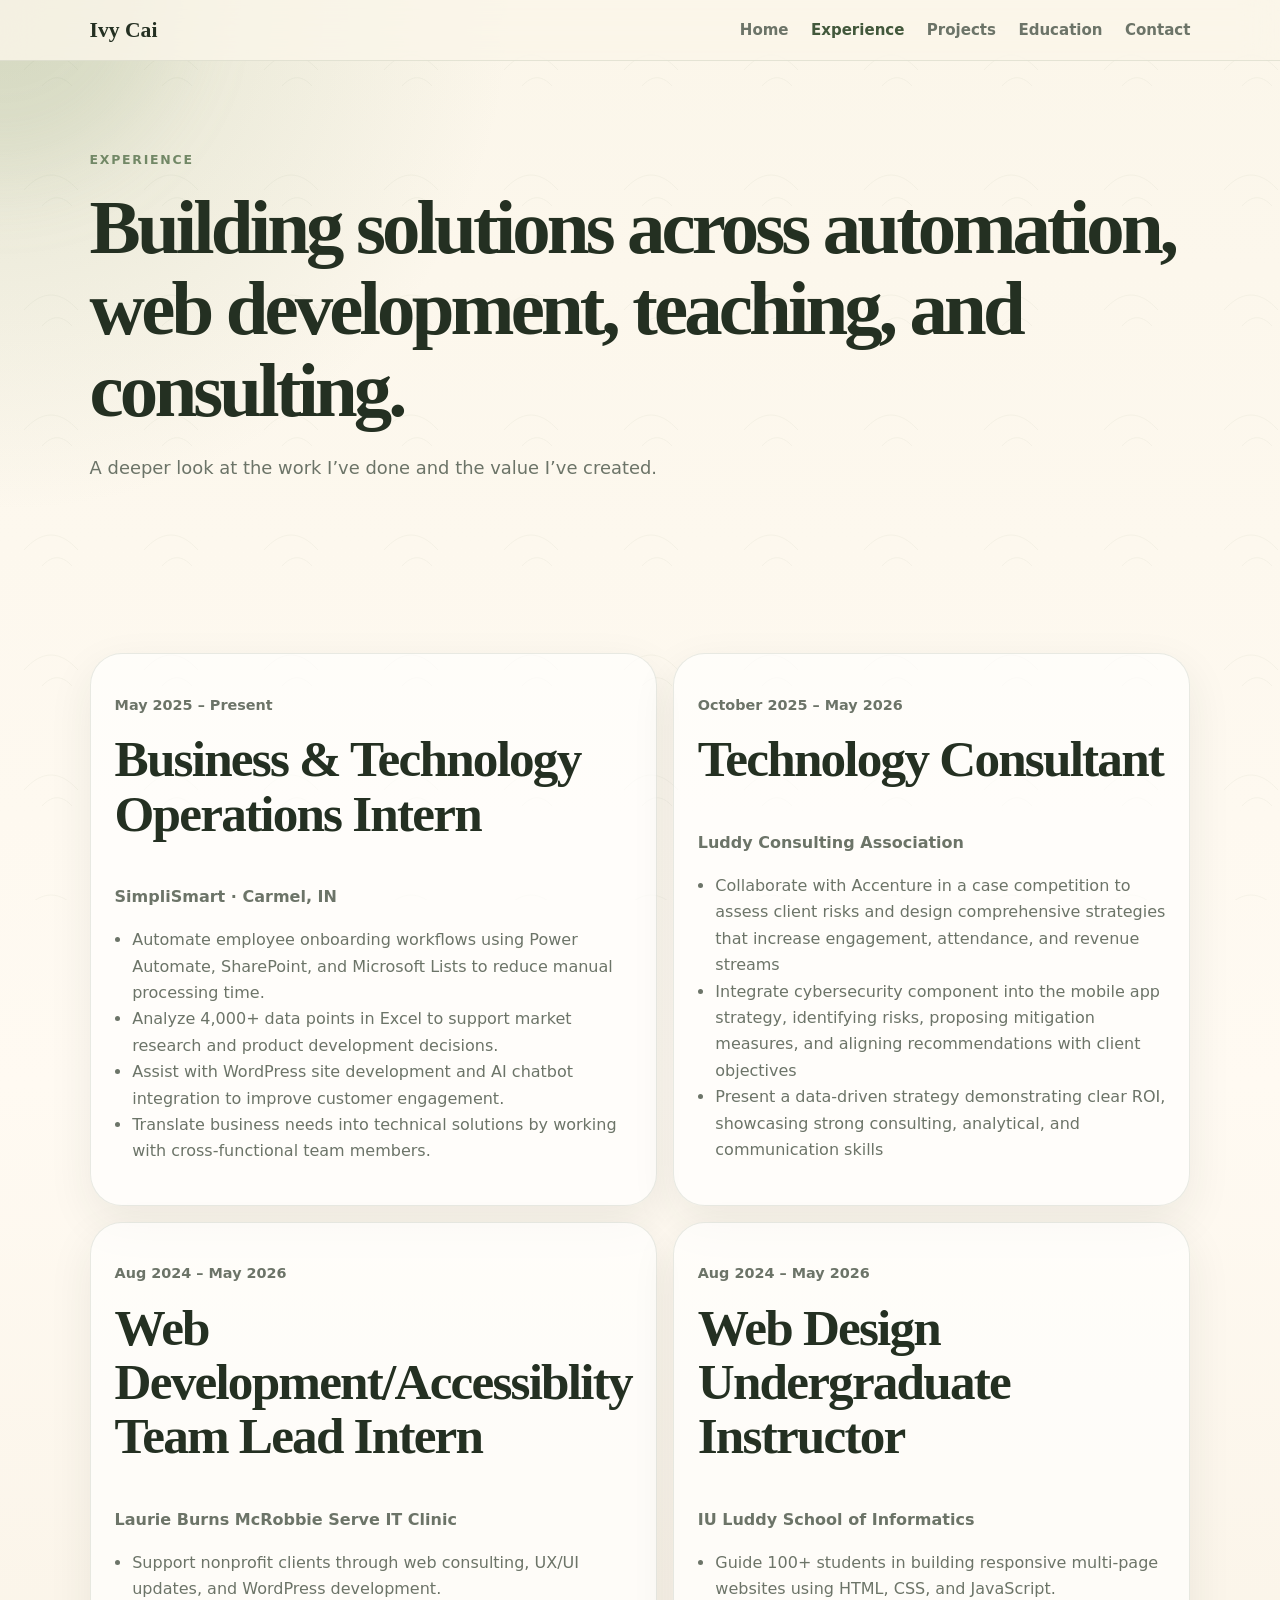
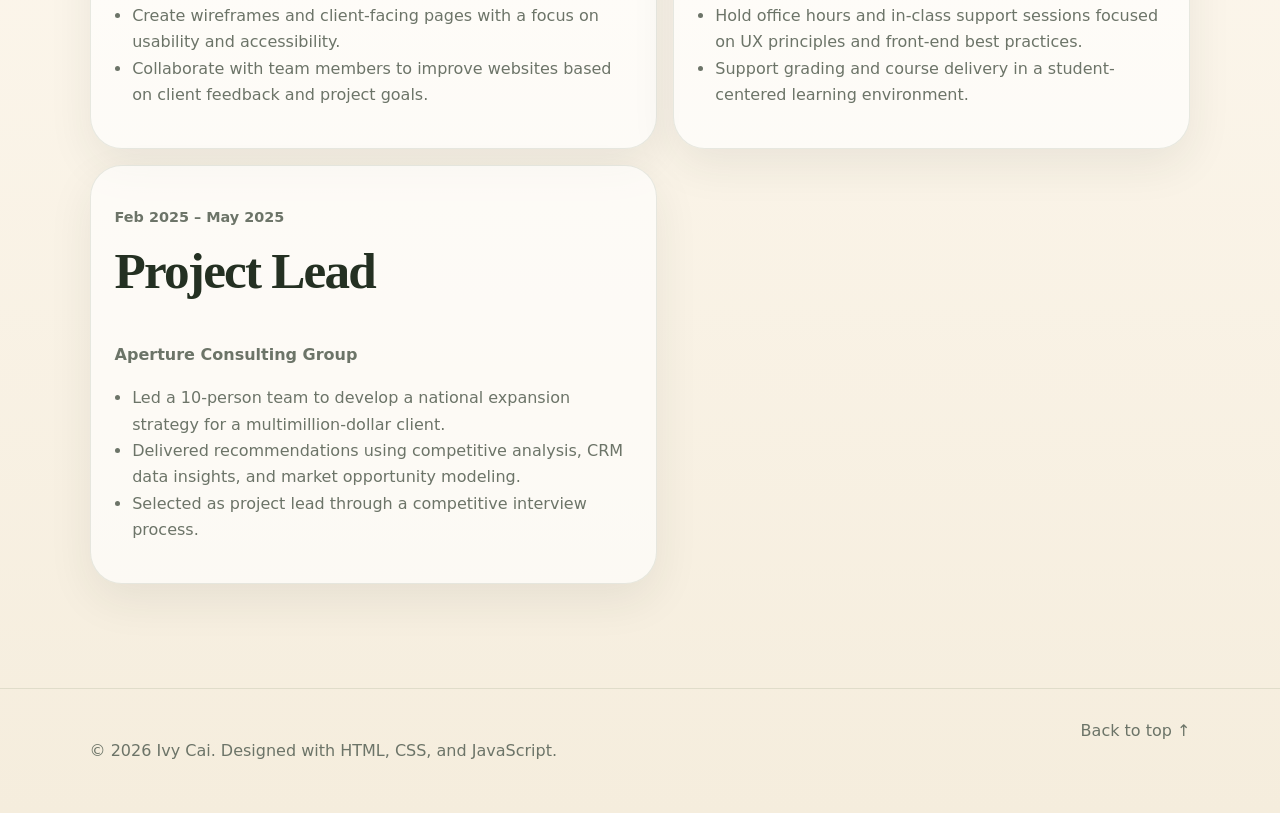
==== experience.html @ e13638d8 "Add files via upload" ====
<!DOCTYPE html>
<html lang="en">

<head>
    <meta charset="UTF-8" />
    <meta name="viewport" content="width=device-width, initial-scale=1.0" />
    <title>Ivy Cai | Experience</title>
    <link rel="stylesheet" href="style.css" />
</head>

<body>
    <div class="cursor-glow"></div>
    <header class="site-header"><a class="logo" href="index.html">Ivy Cai</a><button class="nav-toggle"
            aria-label="Toggle navigation">☰</button>
        <nav class="nav-links"><a class="" href="index.html">Home</a><a class="active"
                href="experience.html">Experience</a><a class="" href="projects.html">Projects</a><a
                href="index.html#education">Education</a><a href="index.html#contact">Contact</a></nav>
    </header>
    <main id="top">
        <section class="page-hero">
            <p class="eyebrow reveal">Experience</p>
            <h1 class="reveal">Building solutions across automation, web development, teaching, and consulting.</h1>
            <p class="hero-text reveal">A deeper look at the work I’ve done and the value I’ve created.</p>
        </section>
        <section class="section-padding detail-grid">
            <article class="card detail-card reveal">
                <p class="date">May 2025 – Present</p>
                <h2>Business & Technology Operations Intern</h2>
                <p class="company">SimpliSmart · Carmel, IN</p>
                <ul>
                    <li>Automate employee onboarding workflows using Power Automate, SharePoint, and Microsoft Lists to
                        reduce manual processing time.</li>
                    <li>Analyze 4,000+ data points in Excel to support market research and product development
                        decisions.</li>
                    <li>Assist with WordPress site development and AI chatbot integration to improve customer
                        engagement.</li>
                    <li>Translate business needs into technical solutions by working with cross-functional team members.
                    </li>
                </ul>
            </article>
            <article class="card detail-card reveal">
                <p class="date">October 2025 – May 2026</p>
                <h2>Technology Consultant</h2>
                <p class="company">Luddy Consulting Association</p>
                <ul>
                    <li>Collaborate with Accenture in a case competition to assess client risks and design comprehensive
                        strategies that increase
                        engagement, attendance, and revenue streams
                    </li>
                    <li>Integrate cybersecurity component into the mobile app strategy, identifying risks, proposing
                        mitigation measures, and
                        aligning recommendations with client objectives</li>
                    <li>Present a data-driven strategy demonstrating clear ROI, showcasing strong consulting,
                        analytical, and communication skills

                    </li>
                </ul>
            </article>
            <article class="card detail-card reveal">
                <p class="date">Aug 2024 – May 2026</p>
                <h2>Web Development/Accessiblity Team Lead Intern</h2>
                <p class="company">Laurie Burns McRobbie Serve IT Clinic</p>
                <ul>
                    <li>Support nonprofit clients through web consulting, UX/UI updates, and WordPress development.</li>
                    <li>Create wireframes and client-facing pages with a focus on usability and accessibility.</li>
                    <li>Collaborate with team members to improve websites based on client feedback and project goals.
                    </li>
                </ul>
            </article>
            <article class="card detail-card reveal">
                <p class="date">Aug 2024 – May 2026</p>
                <h2>Web Design Undergraduate Instructor</h2>
                <p class="company">IU Luddy School of Informatics</p>
                <ul>
                    <li>Guide 100+ students in building responsive multi-page websites using HTML, CSS, and JavaScript.
                    </li>
                    <li>Hold office hours and in-class support sessions focused on UX principles and front-end best
                        practices.</li>
                    <li>Support grading and course delivery in a student-centered learning environment.</li>
                </ul>
            </article>
            <article class="card detail-card reveal">
                <p class="date">Feb 2025 – May 2025</p>
                <h2>Project Lead</h2>
                <p class="company">Aperture Consulting Group</p>
                <ul>
                    <li>Led a 10-person team to develop a national expansion strategy for a multimillion-dollar client.
                    </li>
                    <li>Delivered recommendations using competitive analysis, CRM data insights, and market opportunity
                        modeling.</li>
                    <li>Selected as project lead through a competitive interview process.</li>
                </ul>
            </article>
        </section>
    </main>
    <footer>
        <p>© <span id="year"></span> Ivy Cai. Designed with HTML, CSS, and JavaScript.</p><a href="#top">Back to top
            ↑</a>
    </footer>
    <script src="script.js"></script>
</body>

</html>
---- style.css ----
:root {
    --cream: #fbf6ea;
    --sage: #728866;
    --moss: #42583b;
    --olive: #9cad83;
    --ink: #243022;
    --muted: #6c7468;
    --petal: #ead9c4;
    --white: #fffdf8;
    --shadow: 0 24px 70px rgba(36, 48, 34, .14)
}

* {
    box-sizing: border-box
}

html {
    scroll-behavior: smooth
}

body {
    margin: 0;
    font-family: Inter, system-ui, -apple-system, Segoe UI, sans-serif;
    color: var(--ink);
    background: radial-gradient(circle at top left, rgba(156, 173, 131, .28), transparent 32rem), linear-gradient(180deg, var(--cream), #fffaf2 45%, #f5eddd);
    overflow-x: hidden
}

body::before {
    content: "";
    position: fixed;
    inset: 0;
    pointer-events: none;
    opacity: .25;
    background-image: url("data:image/svg+xml,%3Csvg width='120' height='120' viewBox='0 0 120 120' xmlns='http://www.w3.org/2000/svg'%3E%3Cg fill='none' stroke='%23728866' stroke-opacity='.23' stroke-width='1'%3E%3Cpath d='M24 70c18-20 36-20 54 0M42 86c10-11 20-11 30 0'/%3E%3C/g%3E%3C/svg%3E")
}

img {
    max-width: 100%;
    display: block
}

a {
    color: inherit;
    text-decoration: none
}

.site-header {
    position: sticky;
    top: 0;
    z-index: 20;
    display: flex;
    align-items: center;
    justify-content: space-between;
    padding: 1.1rem 7vw;
    background: rgba(251, 246, 234, .82);
    backdrop-filter: blur(18px);
    border-bottom: 1px solid rgba(66, 88, 59, .12)
}

.logo {
    font-family: Georgia, serif;
    font-size: 1.35rem;
    font-weight: 800
}

.nav-links {
    display: flex;
    gap: 1.4rem;
    align-items: center
}

.nav-links a {
    font-size: .94rem;
    color: var(--muted);
    font-weight: 700
}

.nav-links a:hover,
.nav-links a.active {
    color: var(--moss)
}

.nav-toggle {
    display: none;
    border: 0;
    background: transparent;
    font-size: 1.7rem
}

.section-padding {
    padding: 6.5rem 7vw
}

.hero {
    min-height: 86vh;
    display: grid;
    grid-template-columns: 1.08fr .92fr;
    gap: 4rem;
    align-items: center
}

.eyebrow {
    margin: 0 0 1rem;
    color: var(--sage);
    font-size: .78rem;
    font-weight: 800;
    letter-spacing: .14em;
    text-transform: uppercase
}

h1,
h2,
h3 {
    margin-top: 0;
    line-height: 1.06
}

h1,
h2 {
    font-family: Georgia, serif
}

h1 {
    font-size: clamp(2.7rem, 6vw, 5.4rem);
    letter-spacing: -.05em;
    margin-bottom: 1.3rem
}

h2 {
    font-size: clamp(2rem, 4vw, 3.4rem);
    letter-spacing: -.035em
}

p {
    line-height: 1.75
}

.hero-text {
    max-width: 42rem;
    color: var(--muted);
    font-size: 1.12rem
}

.hero-actions {
    display: flex;
    flex-wrap: wrap;
    gap: 1rem;
    margin: 2rem 0
}

.btn {
    padding: .9rem 1.2rem;
    border-radius: 999px;
    font-weight: 800;
    border: 1px solid rgba(66, 88, 59, .18);
    transition: transform .2s ease, box-shadow .2s ease
}

.btn:hover {
    transform: translateY(-3px);
    box-shadow: var(--shadow)
}

.primary {
    background: var(--moss);
    color: var(--white)
}

.secondary {
    background: rgba(255, 255, 255, .65)
}

.hero-photo-wrap {
    position: relative;
    justify-self: center
}

.hero-photo {
    width: min(28rem, 82vw);
    aspect-ratio: 4/5;
    object-fit: cover;
    object-position: center 42%;
    border-radius: 2.2rem;
    box-shadow: var(--shadow);
    border: .7rem solid rgba(255, 255, 255, .7)
}

.photo-badge {
    position: absolute;
    right: -1rem;
    bottom: 2rem;
    background: var(--white);
    color: var(--moss);
    padding: .8rem 1rem;
    border-radius: 999px;
    font-weight: 800;
    box-shadow: var(--shadow)
}

.two-column {
    display: grid;
    grid-template-columns: .35fr 1fr;
    gap: 3rem;
    border-top: 1px solid rgba(66, 88, 59, .12)
}

.section-label {
    color: var(--sage);
    font-weight: 800;
    text-transform: uppercase;
    letter-spacing: .12em
}

.section-content {
    max-width: 58rem
}

.tag-grid {
    display: flex;
    flex-wrap: wrap;
    gap: .7rem;
    margin-top: 1.7rem
}

.tag-grid span,
.pill {
    background: rgba(114, 136, 102, .12);
    border: 1px solid rgba(66, 88, 59, .12);
    color: var(--moss);
    padding: .55rem .8rem;
    border-radius: 999px;
    font-size: .88rem;
    font-weight: 700
}

.education-section {
    display: grid;
    grid-template-columns: 1fr .8fr;
    gap: 3rem;
    align-items: center;
    background: rgba(255, 255, 255, .36)
}

.card,
.education-card,
.experience-card,
.project-card,
.contact-section {
    background: rgba(255, 255, 255, .64);
    border: 1px solid rgba(66, 88, 59, .12);
    border-radius: 2rem;
    box-shadow: 0 16px 45px rgba(36, 48, 34, .08)
}

.education-card {
    padding: 2rem
}

.education-image img {
    border-radius: 2rem;
    aspect-ratio: 4/5;
    object-fit: cover;
    object-position: center 30%;
    box-shadow: var(--shadow)
}

.timeline {
    display: grid;
    gap: 1.4rem
}

.timeline article {
    padding-left: 1.2rem;
    border-left: 3px solid var(--olive)
}

.date {
    color: var(--sage);
    font-weight: 800;
    font-size: .9rem
}

.section-heading {
    max-width: 48rem;
    margin-bottom: 2rem
}

.cards-grid {
    display: grid;
    grid-template-columns: repeat(3, 1fr);
    gap: 1rem
}

.experience-card {
    padding: 1.5rem
}

.company {
    color: var(--muted);
    font-weight: 700
}

ul {
    padding-left: 1.1rem;
    color: var(--muted);
    line-height: 1.65
}

.project-list {
    display: grid;
    gap: 1rem
}

.project-card {
    display: flex;
    justify-content: space-between;
    gap: 1.5rem;
    align-items: center;
    padding: 1.4rem
}

.project-card p {
    margin-bottom: 0;
    color: var(--muted)
}

.contact-section {
    text-align: center;
    max-width: 64rem;
    margin: 0 auto;
    padding: 3rem
}

.contact-links {
    display: flex;
    justify-content: center;
    flex-wrap: wrap;
    gap: .8rem;
    margin-top: 1.5rem
}

.contact-links a {
    padding: .75rem 1rem;
    border-radius: 999px;
    background: var(--moss);
    color: var(--white);
    font-weight: 800
}

.page-hero {
    padding: 5.5rem 7vw 3rem
}

.detail-grid {
    display: grid;
    grid-template-columns: repeat(2, 1fr);
    gap: 1rem
}

.detail-card {
    padding: 1.5rem
}

.detail-card p {
    color: var(--muted)
}

.project-detail {
    padding: 1.5rem;
    display: grid;
    grid-template-columns: 1fr auto;
    gap: 1rem;
    align-items: start
}

.project-detail p {
    color: var(--muted)
}

footer {
    padding: 2rem 7vw;
    display: flex;
    justify-content: space-between;
    gap: 1rem;
    color: var(--muted);
    border-top: 1px solid rgba(66, 88, 59, .12)
}

.cursor-glow {
    position: fixed;
    width: 22rem;
    height: 22rem;
    border-radius: 50%;
    background: rgba(156, 173, 131, .17);
    filter: blur(40px);
    pointer-events: none;
    z-index: -1;
    transform: translate(-50%, -50%)
}

.reveal {
    opacity: 0;
    transform: translateY(18px);
    transition: opacity .7s ease, transform .7s ease
}

.reveal.visible {
    opacity: 1;
    transform: translateY(0)
}

@media(max-width:900px) {

    .hero,
    .education-section,
    .two-column,
    .cards-grid,
    .detail-grid {
        grid-template-columns: 1fr
    }

    .hero {
        padding-top: 4rem
    }

    .hero-photo-wrap {
        justify-self: start
    }

    .nav-toggle {
        display: block
    }

    .nav-links {
        position: absolute;
        top: 100%;
        left: 0;
        right: 0;
        padding: 1rem 7vw;
        flex-direction: column;
        align-items: flex-start;
        background: rgba(251, 246, 234, .95);
        border-bottom: 1px solid rgba(66, 88, 59, .12);
        display: none
    }

    .nav-links.open {
        display: flex
    }

    .project-card,
    .project-detail,
    footer {
        grid-template-columns: 1fr;
        flex-direction: column;
        align-items: flex-start
    }
}

@media(max-width:560px) {
    .section-padding {
        padding: 4.5rem 5vw
    }

    .site-header {
        padding: 1rem 5vw
    }

    h1 {
        font-size: 2.55rem
    }

    .photo-badge {
        right: .5rem
    }
}

.project-card {
    display: grid;
    grid-template-columns: 380px 1fr;
    gap: 2rem;
    background: white;
    border-radius: 24px;
    overflow: hidden;
    box-shadow: 0 15px 40px rgba(0, 0, 0, .08);
    margin-bottom: 3rem;
}

.project-image img {
    width: 100%;
    height: 100%;
    object-fit: cover;
    display: block;
}

.project-content {
    padding: 2rem;
}

.project-content h2 {
    margin-bottom: 1rem;
}

.project-content p {
    line-height: 1.7;
    color: #666;
}

.project-tags {
    margin-top: 1.5rem;
    display: flex;
    gap: .75rem;
    flex-wrap: wrap;
}

.project-tags span {
    background: #f3f3f3;
    padding: .5rem 1rem;
    border-radius: 999px;
    font-size: .85rem;
}

.project-links {
    margin-top: 1.5rem;
    display: flex;
    gap: 12px;
    flex-wrap: wrap;
}

.project-btn {
    display: inline-flex;
    align-items: center;
    justify-content: center;
    padding: 12px 20px;
    border-radius: 999px;
    text-decoration: none;
    font-weight: 600;
    transition: all .3s ease;
    background: #2f4232;
    color: white;
}

.project-btn:hover {
    transform: translateY(-2px);
    background: #445d48;
}

.project-btn:nth-child(2) {
    background: #8a7f6b;
}

.project-btn:nth-child(2):hover {
    background: #9d917d;
}

.project-btn:nth-child(3) {
    background: #d9d3c7;
    color: #2f4232;
}

.project-btn:nth-child(3):hover {
    background: #cfc7b7;
}
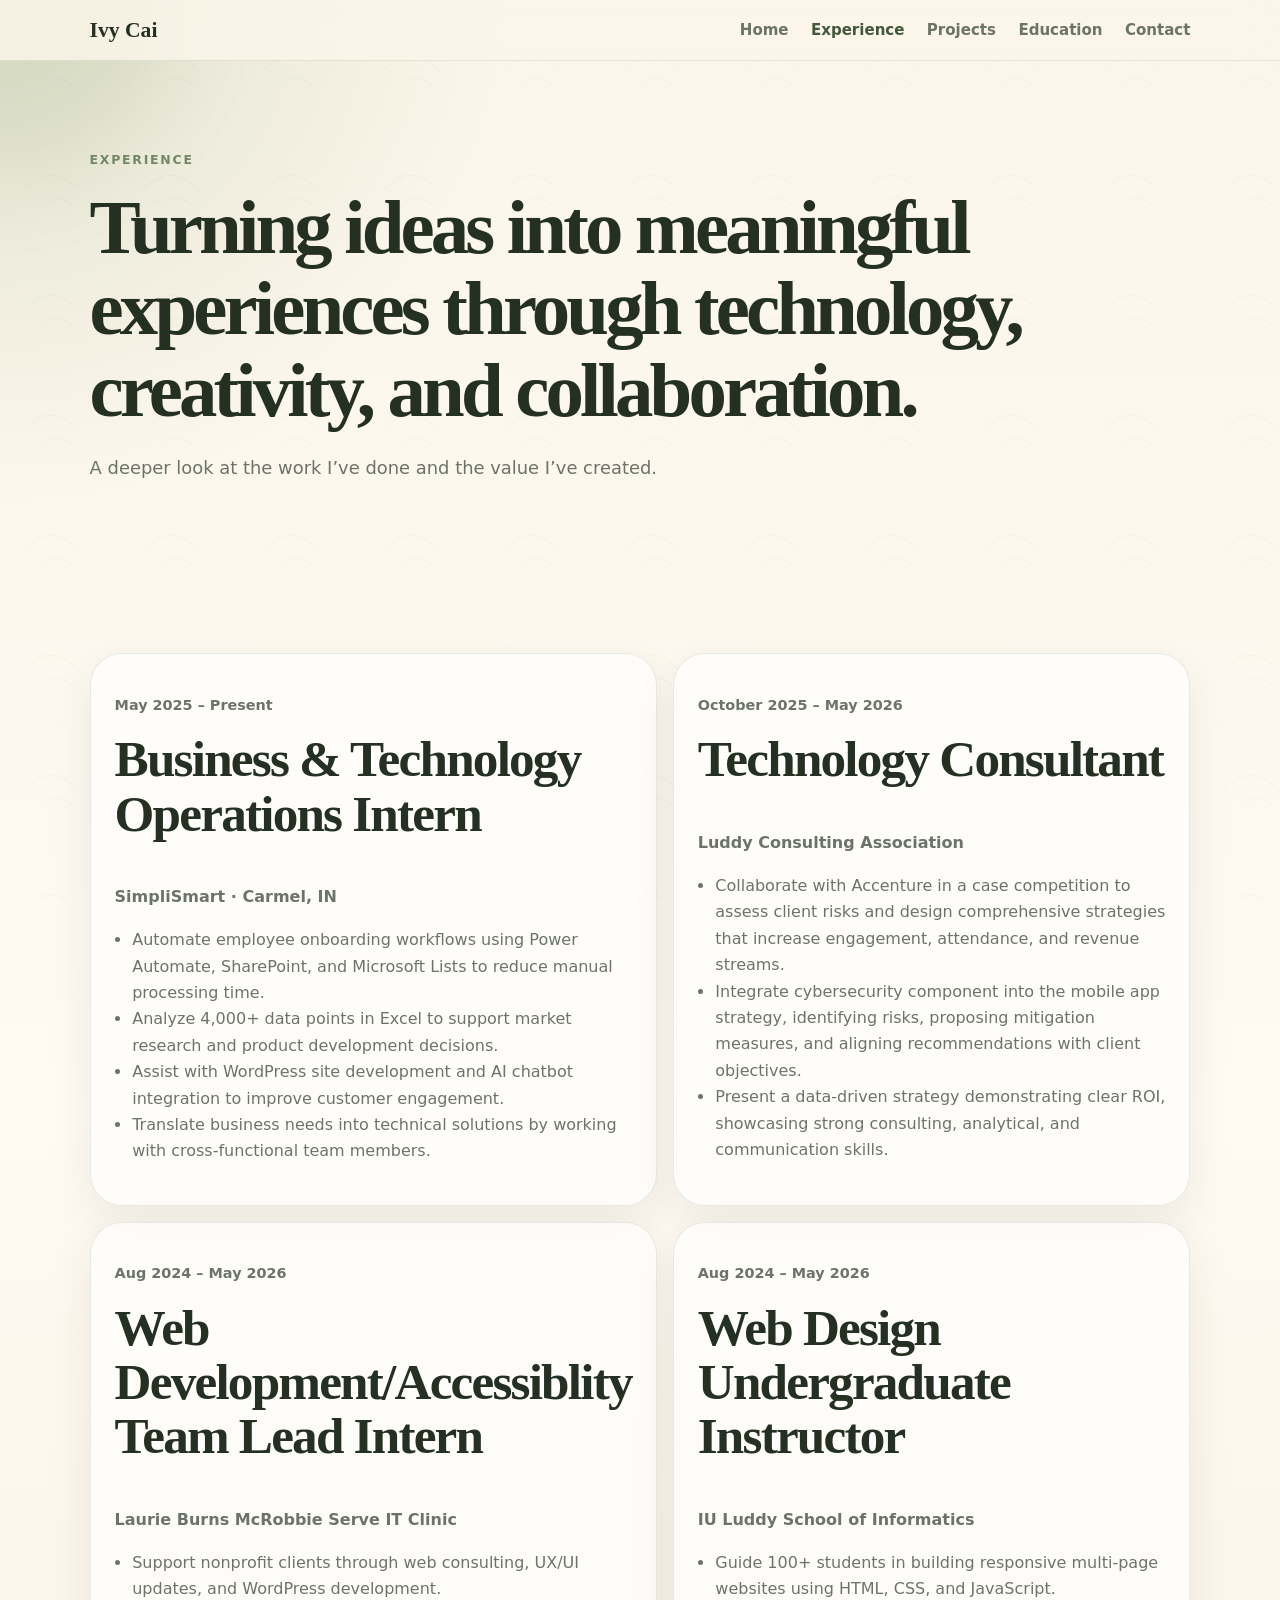
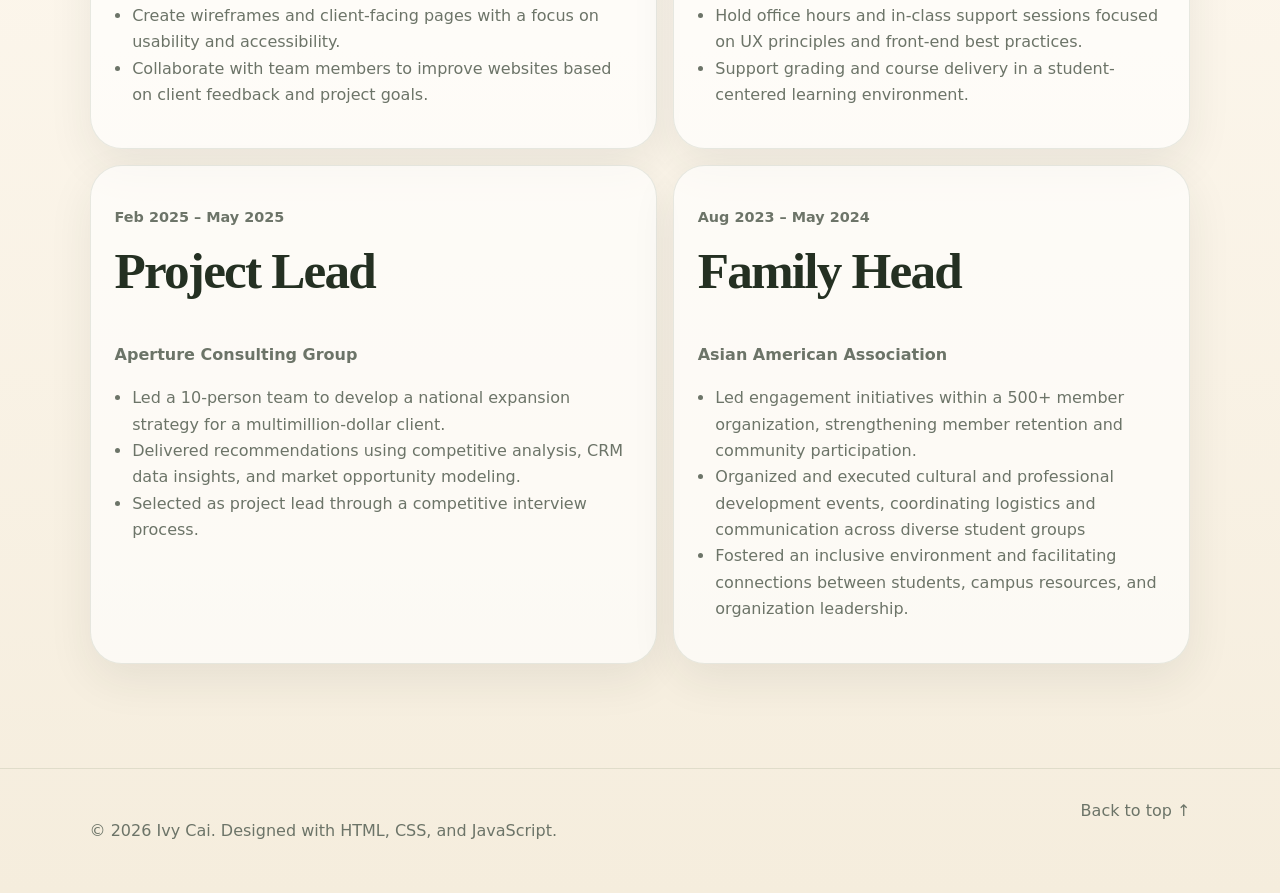
==== commit b90e0e3e: "Add files via upload" ====
--- a/experience.html
+++ b/experience.html
@@ -19,7 +19,10 @@
     <main id="top">
         <section class="page-hero">
             <p class="eyebrow reveal">Experience</p>
-            <h1 class="reveal">Building solutions across automation, web development, teaching, and consulting.</h1>
+            <h1 class="reveal experience-title">Turning ideas into meaningful experiences through technology,
+                creativity, and
+                collaboration.
+            </h1>
             <p class="hero-text reveal">A deeper look at the work I’ve done and the value I’ve created.</p>
         </section>
         <section class="section-padding detail-grid">
@@ -45,13 +48,13 @@
                 <ul>
                     <li>Collaborate with Accenture in a case competition to assess client risks and design comprehensive
                         strategies that increase
-                        engagement, attendance, and revenue streams
+                        engagement, attendance, and revenue streams.
                     </li>
                     <li>Integrate cybersecurity component into the mobile app strategy, identifying risks, proposing
                         mitigation measures, and
-                        aligning recommendations with client objectives</li>
+                        aligning recommendations with client objectives.</li>
                     <li>Present a data-driven strategy demonstrating clear ROI, showcasing strong consulting,
-                        analytical, and communication skills
+                        analytical, and communication skills.
 
                     </li>
                 </ul>
@@ -91,6 +94,20 @@
                     <li>Selected as project lead through a competitive interview process.</li>
                 </ul>
             </article>
+            <article class="card detail-card reveal">
+                <p class="date">Aug 2023 – May 2024</p>
+                <h2>Family Head</h2>
+                <p class="company">Asian American Association</p>
+                <ul>
+                    <li>Led engagement initiatives within a 500+ member organization, strengthening member retention and
+                        community participation.
+                    </li>
+                    <li>Organized and executed cultural and professional development events, coordinating logistics and
+                        communication across diverse student groups</li>
+                    <li>Fostered an inclusive environment and facilitating connections between students, campus
+                        resources, and organization leadership.</li>
+                </ul>
+            </article>
         </section>
     </main>
     <footer>
--- a/style.css
+++ b/style.css
@@ -378,6 +378,8 @@
     color: var(--muted)
 }
 
+
+
 footer {
     padding: 2rem 7vw;
     display: flex;
@@ -408,72 +410,6 @@
 .reveal.visible {
     opacity: 1;
     transform: translateY(0)
-}
-
-@media(max-width:900px) {
-
-    .hero,
-    .education-section,
-    .two-column,
-    .cards-grid,
-    .detail-grid {
-        grid-template-columns: 1fr
-    }
-
-    .hero {
-        padding-top: 4rem
-    }
-
-    .hero-photo-wrap {
-        justify-self: start
-    }
-
-    .nav-toggle {
-        display: block
-    }
-
-    .nav-links {
-        position: absolute;
-        top: 100%;
-        left: 0;
-        right: 0;
-        padding: 1rem 7vw;
-        flex-direction: column;
-        align-items: flex-start;
-        background: rgba(251, 246, 234, .95);
-        border-bottom: 1px solid rgba(66, 88, 59, .12);
-        display: none
-    }
-
-    .nav-links.open {
-        display: flex
-    }
-
-    .project-card,
-    .project-detail,
-    footer {
-        grid-template-columns: 1fr;
-        flex-direction: column;
-        align-items: flex-start
-    }
-}
-
-@media(max-width:560px) {
-    .section-padding {
-        padding: 4.5rem 5vw
-    }
-
-    .site-header {
-        padding: 1rem 5vw
-    }
-
-    h1 {
-        font-size: 2.55rem
-    }
-
-    .photo-badge {
-        right: .5rem
-    }
 }
 
 .project-card {
@@ -561,4 +497,169 @@
 
 .project-btn:nth-child(3):hover {
     background: #cfc7b7;
+}
+
+.hero-title {
+    font-family: Georgia, serif;
+    font-size: clamp(2.2rem, 4vw, 3.8rem);
+    line-height: 1.15;
+    letter-spacing: -0.03em;
+    max-width: 11ch;
+}
+
+/* OVERALL RESPONSIVE LAYOUT */
+
+/* Large desktop */
+main {
+    max-width: 1440px;
+    margin: 0 auto;
+}
+
+/* Laptop */
+@media (max-width: 1200px) {
+    .hero {
+        grid-template-columns: 1fr .85fr;
+        gap: 3rem;
+    }
+
+    .project-card {
+        grid-template-columns: 320px 1fr;
+    }
+
+    h1 {
+        font-size: clamp(2.8rem, 5vw, 4.6rem);
+    }
+}
+
+/* Tablet */
+@media (max-width: 900px) {
+
+    .hero,
+    .education-section,
+    .two-column,
+    .detail-grid,
+    .cards-grid,
+    .project-card {
+        grid-template-columns: 1fr;
+    }
+
+    .nav-toggle {
+        display: block;
+        cursor: pointer;
+    }
+
+    .nav-links {
+        position: absolute;
+        top: 100%;
+        left: 0;
+        right: 0;
+        display: none;
+        flex-direction: column;
+        align-items: flex-start;
+        padding: 1rem 7vw;
+        background: rgba(251, 246, 234, .98);
+    }
+
+    .nav-links.open {
+        display: flex;
+    }
+
+    .hero {
+        min-height: auto;
+        padding-top: 4rem;
+    }
+
+    .hero-photo-wrap {
+        justify-self: center;
+    }
+
+    .project-image img {
+        height: 300px;
+        object-fit: cover;
+    }
+
+    .hero-actions,
+    .project-links,
+    .contact-links {
+        flex-wrap: wrap;
+    }
+
+    footer {
+        flex-direction: column;
+        align-items: flex-start;
+    }
+}
+
+/* Phone */
+@media (max-width: 560px) {
+    .section-padding {
+        padding: 4rem 5vw;
+    }
+
+    .page-hero {
+        padding: 4rem 5vw 2rem;
+    }
+
+    .site-header {
+        padding: 1rem 5vw;
+    }
+
+    h1 {
+        font-size: 2.35rem;
+    }
+
+    h2 {
+        font-size: 1.8rem;
+    }
+
+    .hero-text {
+        font-size: 1rem;
+    }
+
+    .hero-actions,
+    .project-links,
+    .contact-links {
+        flex-direction: column;
+        width: 100%;
+    }
+
+    .btn,
+    .project-btn,
+    .contact-links a {
+        width: 100%;
+        justify-content: center;
+        text-align: center;
+    }
+
+    .hero-photo {
+        width: 100%;
+        border-radius: 1.5rem;
+    }
+
+    .photo-badge {
+        right: .5rem;
+        bottom: 1rem;
+        font-size: .8rem;
+    }
+
+    .project-card {
+        margin-bottom: 2rem;
+        border-radius: 1.4rem;
+    }
+
+    .project-image img {
+        height: 240px;
+    }
+
+    .project-content,
+    .education-card,
+    .contact-section,
+    .detail-card {
+        padding: 1.5rem;
+    }
+
+    .project-tags span,
+    .tag-grid span {
+        font-size: .78rem;
+    }
 }
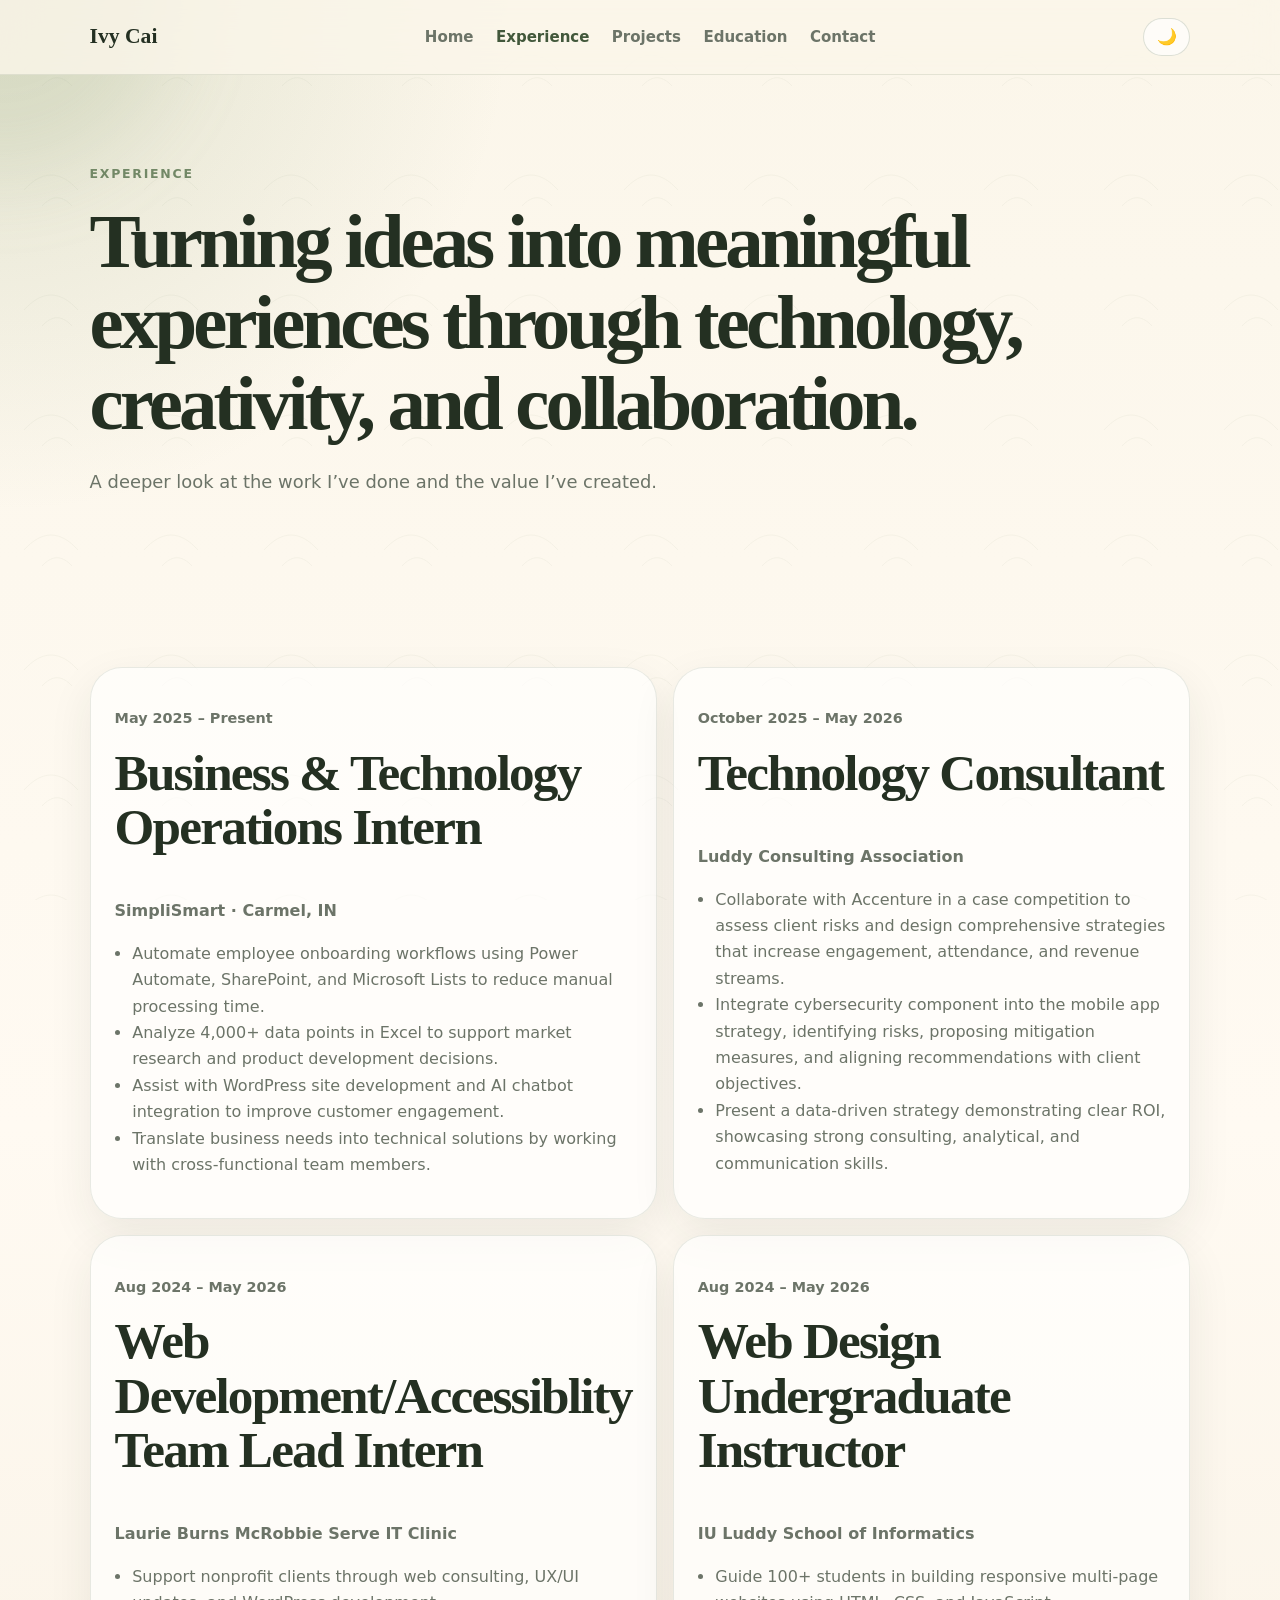
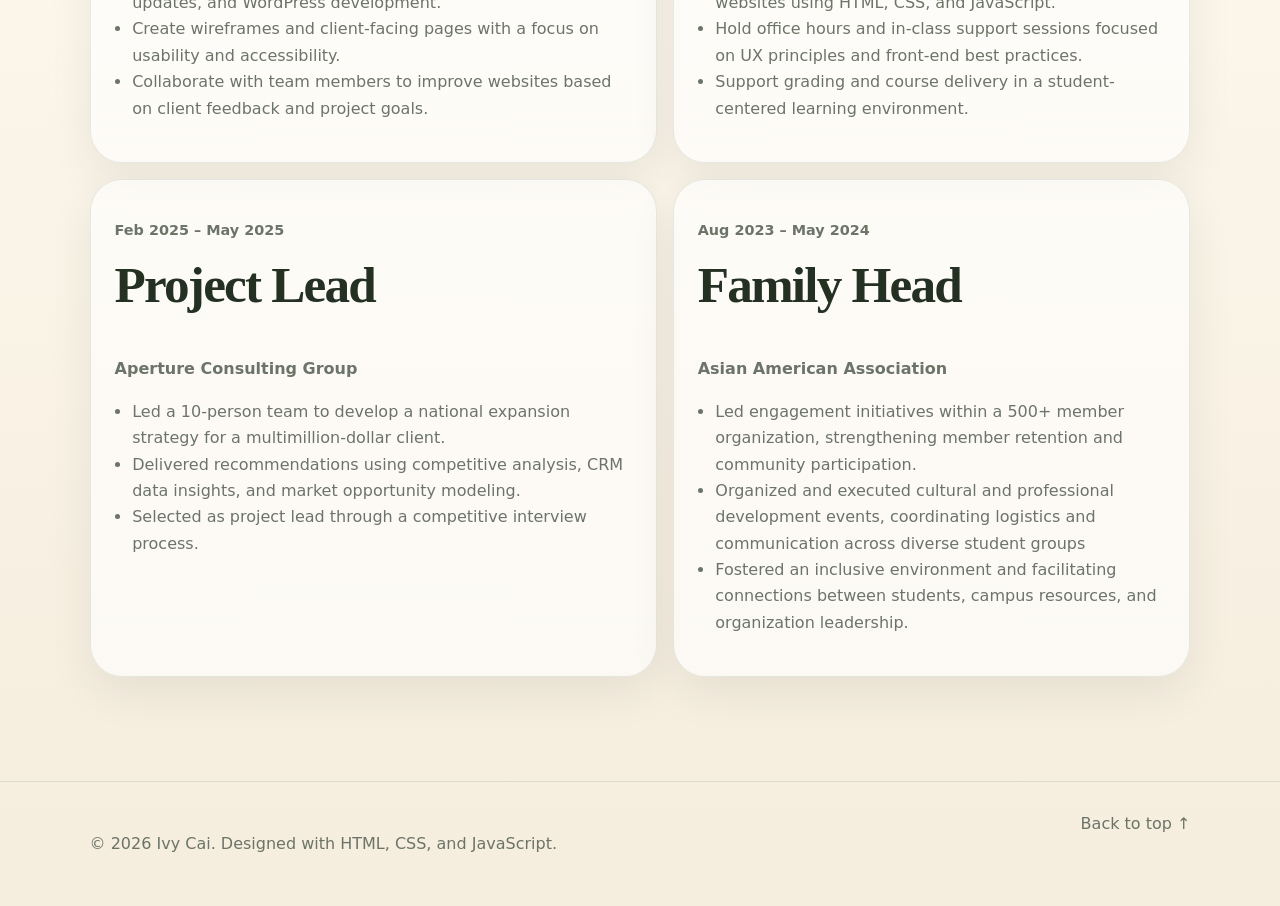
==== commit 55b6ed93: "Add files via upload" ====
--- a/experience.html
+++ b/experience.html
@@ -15,6 +15,9 @@
         <nav class="nav-links"><a class="" href="index.html">Home</a><a class="active"
                 href="experience.html">Experience</a><a class="" href="projects.html">Projects</a><a
                 href="index.html#education">Education</a><a href="index.html#contact">Contact</a></nav>
+        <button class="theme-toggle" id="themeToggle" aria-label="Toggle dark mode">
+            🌙
+        </button>
     </header>
     <main id="top">
         <section class="page-hero">
--- a/style.css
+++ b/style.css
@@ -507,6 +507,76 @@
     max-width: 11ch;
 }
 
+.theme-toggle {
+    border: 1px solid rgba(66, 88, 59, .18);
+    background: rgba(255, 255, 255, .65);
+    color: var(--moss);
+    border-radius: 999px;
+    padding: .55rem .8rem;
+    font-size: 1rem;
+    cursor: pointer;
+    transition: transform .2s ease, background .2s ease;
+}
+
+.theme-toggle:hover {
+    transform: translateY(-2px);
+}
+
+body.dark-mode {
+    --cream: #151812;
+    --sage: #a9c79a;
+    --moss: #d8ead1;
+    --olive: #9cad83;
+    --ink: #f4f0e8;
+    --muted: #c7c2b8;
+    --petal: #2b3328;
+    --white: #1f241c;
+
+    background: radial-gradient(circle at top left, rgba(156, 173, 131, .18), transparent 32rem),
+        linear-gradient(180deg, #11140f, #181c14 45%, #20251c);
+}
+
+body.dark-mode .site-header {
+    background: rgba(21, 24, 18, .86);
+    border-bottom: 1px solid rgba(255, 255, 255, .12);
+}
+
+body.dark-mode .card,
+body.dark-mode .education-card,
+body.dark-mode .experience-card,
+body.dark-mode .project-card,
+body.dark-mode .contact-section {
+    background: rgba(31, 36, 28, .9);
+    border-color: rgba(255, 255, 255, .12);
+}
+
+body.dark-mode .secondary,
+body.dark-mode .theme-toggle {
+    background: rgba(255, 255, 255, .08);
+    color: var(--ink);
+}
+
+body.dark-mode .project-content p,
+body.dark-mode .detail-card p,
+body.dark-mode ul,
+body.dark-mode .hero-text,
+body.dark-mode .company,
+body.dark-mode footer {
+    color: var(--muted);
+}
+
+body.dark-mode .project-tags span,
+body.dark-mode .tag-grid span,
+body.dark-mode .pill {
+    background: rgba(255, 255, 255, .08);
+    color: var(--ink);
+    border-color: rgba(255, 255, 255, .12);
+}
+
+body.dark-mode .nav-links {
+    background: rgba(21, 24, 18, .98);
+}
+
 /* OVERALL RESPONSIVE LAYOUT */
 
 /* Large desktop */
